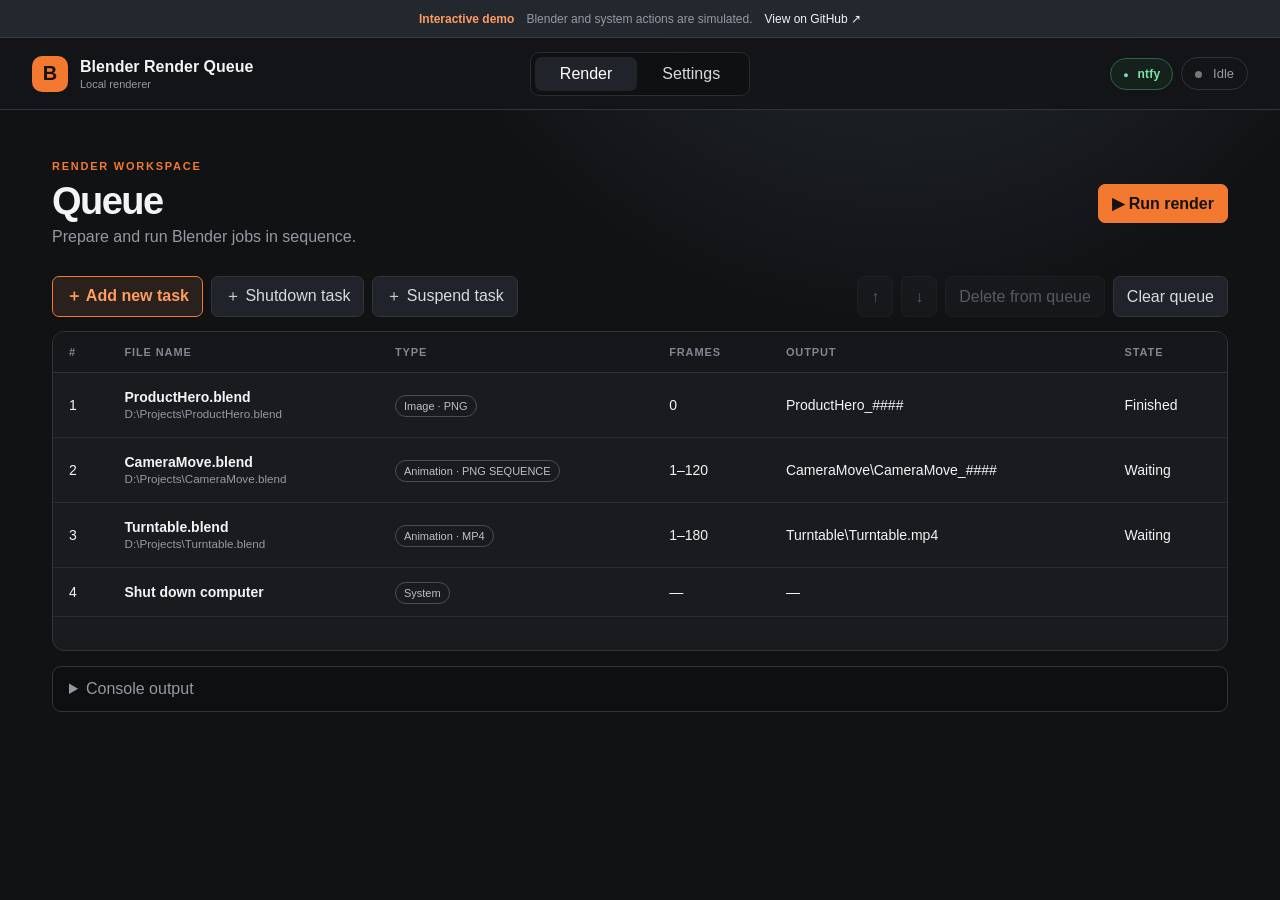
==== docs/index.html @ a3fa779d "Rename project and add Unlicense" ====
<!doctype html>
<html lang="en">
<head>
  <meta charset="utf-8">
  <meta name="viewport" content="width=device-width, initial-scale=1">
  <title>Blender Render Queue — Interactive Demo</title>
  <meta name="description" content="A lightweight local render queue for Blender on Windows.">
  <meta property="og:title" content="Blender Render Queue">
  <meta property="og:description" content="A lightweight local browser interface for Blender render automation.">
  <meta property="og:image" content="https://rbaszak.github.io/BlenderCMD-Render-GUI/screenshot.png">
  <link rel="icon" href="./icon.png">
  <link rel="stylesheet" href="./styles.css">
  <link rel="stylesheet" href="./ntfy.css">
  <link rel="stylesheet" href="./demo.css">
</head>
<body>
  <div class="demo-banner"><strong>Interactive demo</strong><span>Blender and system actions are simulated.</span><a href="https://github.com/rbaszak/BlenderCMD-Render-GUI">View on GitHub ↗</a></div>
  <header class="topbar">
    <div class="brand"><span class="brand-mark">B</span><div><strong>Blender Render Queue</strong><small>Local renderer</small></div></div>
    <nav><button class="tab active" data-page="render">Render</button><button class="tab" data-page="settings">Settings</button></nav>
    <div class="status-group">
      <div id="ntfyBadge" class="ntfy-status disabled" title="ntfy notifications disabled"><span>●</span> ntfy</div>
      <div id="statusBadge" class="status idle"><span></span> Idle</div>
    </div>
  </header>

  <main>
    <section id="renderPage" class="page active">
      <div class="hero-row"><div><p class="eyebrow">RENDER WORKSPACE</p><h1>Queue</h1><p class="subtle">Prepare and run Blender jobs in sequence.</p></div><button id="runBtn" class="primary">▶ Run render</button><button id="cancelBtn" class="danger hidden">■ Cancel</button></div>
      <div class="progress-card hidden" id="progressCard"><div><strong id="currentTask">Starting…</strong><span id="progressText">0%</span></div><div class="track"><div id="progressBar"></div></div><small id="etaText">Estimating remaining time…</small></div>
      <div class="toolbar"><button id="addBtn" class="primary secondary">＋ Add new task</button><button id="shutdownBtn">＋ Shutdown task</button><button id="suspendBtn">＋ Suspend task</button><span></span><button id="upBtn" disabled>↑</button><button id="downBtn" disabled>↓</button><button id="deleteBtn" disabled>Delete from queue</button><button id="clearBtn" disabled>Clear queue</button></div>
      <div class="table-wrap"><table><thead><tr><th>#</th><th>File name</th><th>Type</th><th>Frames</th><th>Output</th><th>State</th></tr></thead><tbody id="queueBody"></tbody></table><div id="emptyState" class="empty"><div>◇</div><h2>Your queue is empty</h2><p>Add a Blender file to prepare the first render.</p><button id="emptyAddBtn" class="primary secondary">＋ Add new task</button></div></div>
      <details class="console"><summary>Console output</summary><pre id="consoleLog">No render output yet.</pre></details>
    </section>

    <section id="settingsPage" class="page">
      <p class="eyebrow">APPLICATION</p><h1>Settings</h1><p class="subtle">Paths are stored locally next to the application.</p>
      <form id="settingsForm" class="settings-card">
        <label>Blender executable <small>The blender.exe used to execute jobs.</small><div class="path-row"><input id="blenderPath" required><button type="button" data-browse="exe">Browse</button></div></label>
        <label>Image output directory <small>Destination for still image renders.</small><div class="path-row"><input id="imageOutputPath" required><button type="button" data-browse="folder">Browse</button></div></label>
        <label>Animation output directory <small>Destination for animation frame sequences.</small><div class="path-row"><input id="animationOutputPath" required><button type="button" data-browse="folder">Browse</button></div></label>
        <label>Image custom arguments <small>Optional Blender arguments inserted before <code>-f</code>, e.g. <code>-E BLENDER_EEVEE_NEXT</code>.</small><input id="imageCustomArguments" placeholder="Optional"></label>
        <label>Animation custom arguments <small>Optional Blender arguments inserted before <code>-s ... -e ... -a</code>.</small><input id="animationCustomArguments" placeholder="Optional"></label>
        <div class="form-actions"><span id="saveNotice"></span><button class="primary" type="submit">Save settings</button></div>
      </form>
    </section>
  </main>

  <dialog id="taskDialog"><form id="taskForm"><div class="dialog-head"><div><p class="eyebrow">NEW RENDER</p><h2>Add task</h2></div><button type="button" class="icon-btn" id="closeDialog">×</button></div>
    <label>Blender file<input id="taskFile" readonly></label>
    <div class="grid-2"><label>Render type<select id="taskType"><option value="image">Image</option><option value="animation">Animation</option></select></label><label>Output format<select id="outputFormat"><option value="JPEG">JPEG</option><option value="PNG" selected>PNG</option><option value="EXR">EXR</option></select></label></div>
    <div class="grid-2"><label>Start frame<input id="frameStart" type="number" value="0" required></label><label id="endFrameLabel" class="hidden">End frame<input id="frameEnd" type="number" value="250" required></label></div>
    <label>Output file name<input id="outputName" required><small>Use # characters as frame-number placeholders.</small></label>
    <div class="dialog-actions"><button type="button" id="cancelDialog">Cancel</button><button class="primary" type="submit">Add to queue</button></div>
  </form></dialog>
  <dialog id="existingFramesDialog"><form method="dialog"><div class="dialog-head"><div><p class="eyebrow">EXISTING FRAMES</p><h2>Animation frames already exist</h2></div></div>
    <p class="subtle" id="existingFramesSummary"></p>
    <p>Do you want to keep existing PNG files and render only missing frames, or overwrite the complete animation range?</p>
    <div class="dialog-actions"><button value="cancel">Cancel</button><button id="overwriteFramesBtn" value="overwrite">Overwrite</button><button id="skipFramesBtn" class="primary" value="skip">Skip existing frames</button></div>
  </form></dialog>
  <div id="toast" role="status"></div>
  <script src="./demo-api.js"></script>
  <script src="./app.js"></script>
</body>
</html>
---- docs/styles.css ----
:root{color-scheme:dark;--bg:#111214;--panel:#191b1f;--panel2:#202329;--line:#30343b;--text:#f3f4f6;--muted:#949aa4;--orange:#f37931;--orange2:#d95e18;--green:#55c98b;--red:#e15b64;font-family:Inter,"Segoe UI",sans-serif}*{box-sizing:border-box}body{margin:0;background:radial-gradient(circle at 70% -20%,#29303a 0,transparent 36%),var(--bg);color:var(--text);min-height:100vh}.topbar{height:72px;border-bottom:1px solid var(--line);display:grid;grid-template-columns:1fr auto 1fr;align-items:center;padding:0 32px;background:#141518ee;position:sticky;top:0;z-index:5;backdrop-filter:blur(14px)}.brand{display:flex;align-items:center;gap:12px}.brand-mark{display:grid;place-items:center;width:36px;height:36px;background:var(--orange);border-radius:10px;color:#17120f;font-weight:900;font-size:20px}.brand div{display:flex;flex-direction:column}.brand small{color:var(--muted);font-size:11px;margin-top:2px}.topbar nav{display:flex;background:#0f1012;padding:4px;border-radius:9px;border:1px solid #292c31}.tab{border:0;background:transparent;padding:8px 25px}.tab.active{background:var(--panel2);color:#fff}.status{justify-self:end;border:1px solid var(--line);border-radius:99px;padding:8px 13px;color:var(--muted);font-size:13px}.status span{display:inline-block;width:7px;height:7px;border-radius:50%;background:#777;margin-right:7px}.status.active span{background:var(--orange);box-shadow:0 0 10px var(--orange)}.status.finished span{background:var(--green)}.status.failed span,.status.cancelled span{background:var(--red)}main{max-width:1240px;margin:0 auto;padding:50px 32px}.page{display:none}.page.active{display:block}.hero-row{display:flex;align-items:center;margin-bottom:30px}.hero-row>div:first-child{margin-right:auto}.eyebrow{color:var(--orange);font-weight:800;font-size:11px;letter-spacing:.16em;margin:0 0 8px}h1{font-size:38px;margin:0 0 5px;letter-spacing:-.04em}h2{margin:0}.subtle{color:var(--muted);margin:0}.primary{background:var(--orange);color:#17120f;border-color:var(--orange);font-weight:750}.primary:hover{background:#ff8b46}.secondary{background:#2b211c;color:#ff9b61}.danger{border-color:#77343a;color:#ff8e96;margin-left:10px}button,input,select{font:inherit}button{background:var(--panel2);color:#d7dae0;border:1px solid var(--line);border-radius:7px;padding:9px 13px;cursor:pointer}button:hover:not(:disabled){border-color:#626872}button:disabled{opacity:.35;cursor:default}.toolbar{display:grid;grid-template-columns:auto auto auto 1fr auto auto auto;gap:8px;margin-bottom:14px}.table-wrap{background:var(--panel);border:1px solid var(--line);border-radius:12px;overflow:hidden;min-height:320px}table{width:100%;border-collapse:collapse}th{text-align:left;color:#818792;font-size:11px;text-transform:uppercase;letter-spacing:.08em;padding:14px 16px;background:#15171a;border-bottom:1px solid var(--line)}td{padding:16px;border-bottom:1px solid #292c31;font-size:14px}tbody tr{cursor:pointer}tbody tr:hover{background:#1d2024}tbody tr.selected{background:#2a211d;box-shadow:inset 3px 0 var(--orange)}.type-pill{font-size:11px;padding:4px 8px;border:1px solid #484e57;border-radius:99px;color:#bcc1c9}.empty{text-align:center;padding:67px 20px}.empty>div{color:var(--orange);font-size:40px}.empty h2{margin:10px}.empty p{color:var(--muted);margin:0 0 22px}.console{margin-top:15px;background:#0e0f11;border:1px solid var(--line);border-radius:9px;padding:13px 16px;color:var(--muted)}.console pre{white-space:pre-wrap;max-height:260px;overflow:auto;color:#b7bdc6;font:12px/1.55 Consolas,monospace}.settings-card{background:var(--panel);border:1px solid var(--line);border-radius:12px;padding:28px;max-width:850px;margin-top:30px}.settings-card>label,dialog label{display:block;font-weight:650;margin-bottom:24px}.settings-card label small,dialog label small{display:block;color:var(--muted);font-weight:400;margin:5px 0 10px}.path-row{display:flex;gap:8px}.path-row input{flex:1}input,select{width:100%;background:#101214;border:1px solid #363a41;color:var(--text);border-radius:7px;padding:10px 12px;outline:none}input:focus,select:focus{border-color:var(--orange)}.form-actions,.dialog-actions{display:flex;justify-content:flex-end;align-items:center;gap:10px}.form-actions span{color:var(--green);margin-right:auto;font-size:13px}dialog{width:min(600px,calc(100% - 32px));background:var(--panel);color:var(--text);border:1px solid #424751;border-radius:14px;padding:0;box-shadow:0 30px 90px #000b}dialog::backdrop{background:#07080ac9;backdrop-filter:blur(3px)}dialog form{padding:27px}.dialog-head{display:flex;justify-content:space-between;align-items:start;margin-bottom:28px}.icon-btn{border:0;background:transparent;font-size:28px;padding:0 8px}.grid-2{display:grid;grid-template-columns:1fr 1fr;gap:14px}.progress-card{background:#191e22;border:1px solid #394148;border-radius:10px;padding:16px 18px;margin-bottom:20px}.progress-card>div:first-child{display:flex;justify-content:space-between}.track{height:6px;background:#30353b;border-radius:5px;margin:12px 0 8px;overflow:hidden}.track div{height:100%;width:0;background:var(--orange);transition:width .3s}.progress-card small{color:var(--muted)}.hidden{display:none!important}#toast{position:fixed;right:25px;bottom:25px;background:#252930;border:1px solid #454b54;padding:12px 17px;border-radius:8px;opacity:0;transform:translateY(10px);transition:.2s;pointer-events:none}#toast.show{opacity:1;transform:none}@media(max-width:760px){.topbar{padding:0 14px;grid-template-columns:1fr auto}.topbar nav{order:3;position:fixed;bottom:12px;left:50%;transform:translateX(-50%);z-index:9}.status{display:none}main{padding:30px 15px}.toolbar{display:flex;flex-wrap:wrap}.toolbar span{display:none}.table-wrap{overflow:auto}table{min-width:760px}.hero-row{align-items:end}.brand small{display:none}}
---- docs/ntfy.css ----
.status-group {
  justify-self: end;
  display: flex;
  align-items: center;
  gap: 8px;
}

.status-group .status {
  justify-self: auto;
}

.ntfy-status {
  border: 1px solid;
  border-radius: 999px;
  padding: 8px 12px;
  font-size: 12px;
  font-weight: 700;
  letter-spacing: .02em;
  transition: color .2s, border-color .2s, background .2s;
}

.ntfy-status span {
  margin-right: 5px;
  font-size: 9px;
}

.ntfy-status.enabled {
  color: #7ce4aa;
  border-color: #286645;
  background: #17352466;
}

.ntfy-status.disabled {
  color: #ff8e96;
  border-color: #71333a;
  background: #3a1d2166;
}

.toolbar {
  grid-template-columns: auto auto auto 1fr auto auto auto auto;
}

@media (max-width: 760px) {
  .status-group { display: none; }
}
---- docs/demo.css ----
.demo-banner {
  min-height: 38px;
  display: flex;
  align-items: center;
  justify-content: center;
  gap: 12px;
  padding: 7px 18px;
  color: #d9dde4;
  background: #23272e;
  border-bottom: 1px solid #363c45;
  font-size: 12px;
}

.demo-banner strong { color: #ff9b61; }
.demo-banner span { color: #949aa4; }
.demo-banner a { color: #f3f4f6; text-decoration: none; }
.demo-banner a:hover { text-decoration: underline; }

@media (max-width: 620px) {
  .demo-banner span { display: none; }
}
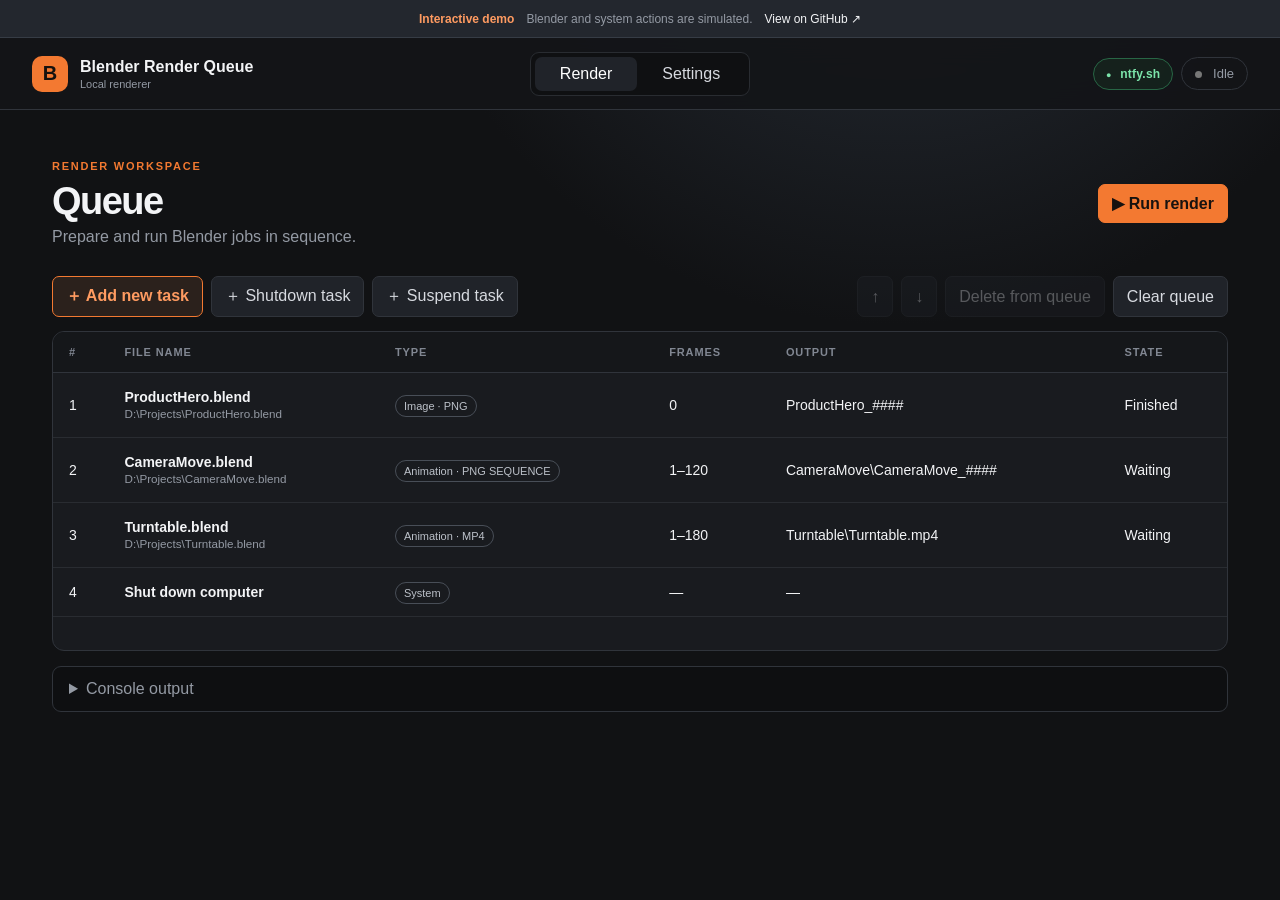
==== commit 0341e154: "Update repository links and ntfy.sh label" ====
--- a/docs/index.html
+++ b/docs/index.html
@@ -7,19 +7,19 @@
   <meta name="description" content="A lightweight local render queue for Blender on Windows.">
   <meta property="og:title" content="Blender Render Queue">
   <meta property="og:description" content="A lightweight local browser interface for Blender render automation.">
-  <meta property="og:image" content="https://rbaszak.github.io/BlenderCMD-Render-GUI/screenshot.png">
+  <meta property="og:image" content="https://rbaszak.github.io/blendercmd-gui/screenshot.png">
   <link rel="icon" href="./icon.png">
   <link rel="stylesheet" href="./styles.css">
   <link rel="stylesheet" href="./ntfy.css">
   <link rel="stylesheet" href="./demo.css">
 </head>
 <body>
-  <div class="demo-banner"><strong>Interactive demo</strong><span>Blender and system actions are simulated.</span><a href="https://github.com/rbaszak/BlenderCMD-Render-GUI">View on GitHub ↗</a></div>
+  <div class="demo-banner"><strong>Interactive demo</strong><span>Blender and system actions are simulated.</span><a href="https://github.com/rbaszak/blendercmd-gui">View on GitHub ↗</a></div>
   <header class="topbar">
     <div class="brand"><span class="brand-mark">B</span><div><strong>Blender Render Queue</strong><small>Local renderer</small></div></div>
     <nav><button class="tab active" data-page="render">Render</button><button class="tab" data-page="settings">Settings</button></nav>
     <div class="status-group">
-      <div id="ntfyBadge" class="ntfy-status disabled" title="ntfy notifications disabled"><span>●</span> ntfy</div>
+      <div id="ntfyBadge" class="ntfy-status disabled" title="ntfy.sh notifications disabled"><span>●</span> ntfy.sh</div>
       <div id="statusBadge" class="status idle"><span></span> Idle</div>
     </div>
   </header>
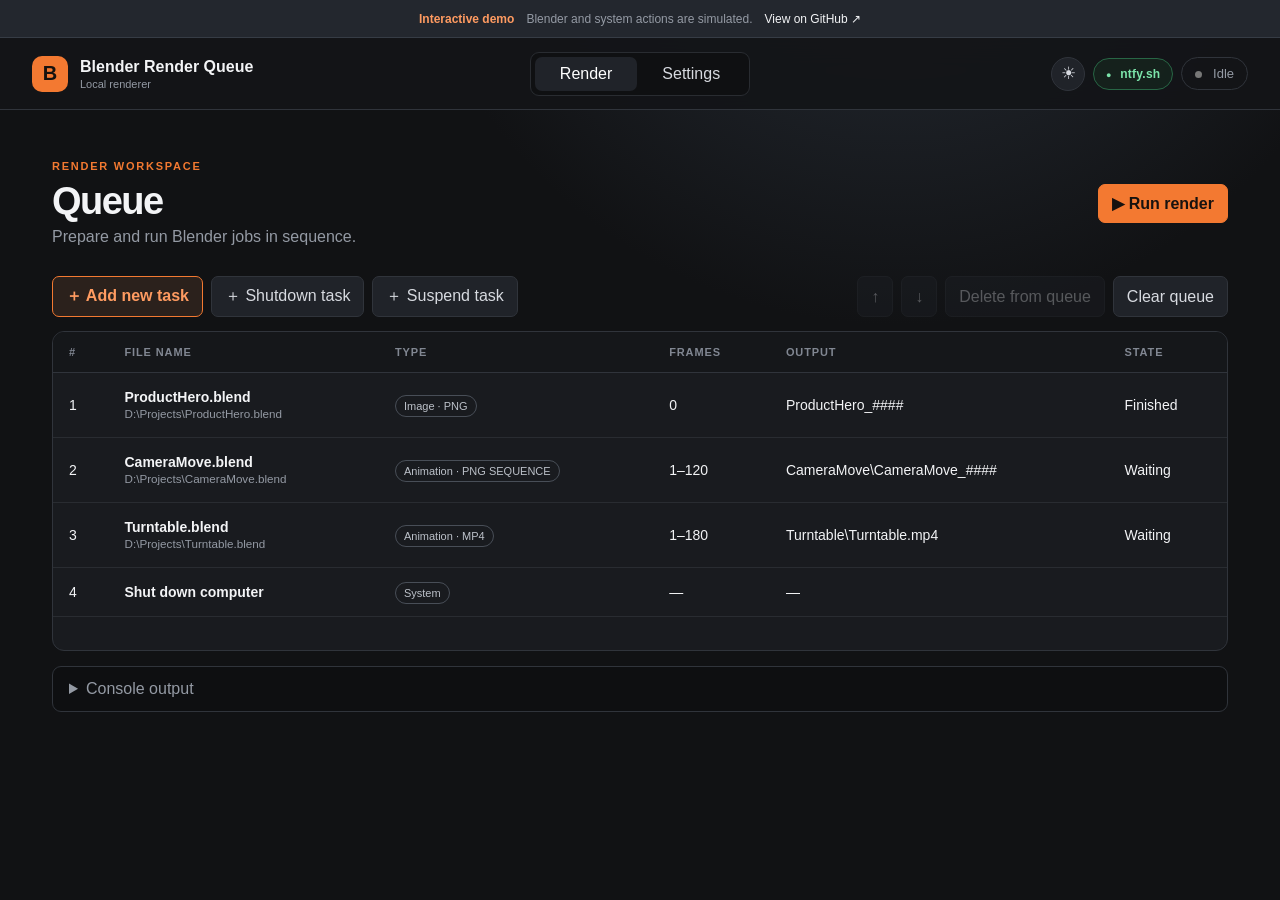
==== commit 93dbfd5d: "Prepare version 0.1.0 release" ====
--- a/docs/index.html
+++ b/docs/index.html
@@ -7,10 +7,12 @@
   <meta name="description" content="A lightweight local render queue for Blender on Windows.">
   <meta property="og:title" content="Blender Render Queue">
   <meta property="og:description" content="A lightweight local browser interface for Blender render automation.">
-  <meta property="og:image" content="https://rbaszak.github.io/blendercmd-gui/screenshot.png">
-  <link rel="icon" href="./icon.png">
+  <meta property="og:image" content="https://rbaszak.github.io/blendercmd-gui/static/screenshot.png">
+  <link rel="icon" href="./static/icon.png">
+  <script>try{document.documentElement.dataset.theme=localStorage.getItem("brq-theme")==="light"?"light":"dark"}catch(e){document.documentElement.dataset.theme="dark"}</script>
   <link rel="stylesheet" href="./styles.css">
   <link rel="stylesheet" href="./ntfy.css">
+  <link rel="stylesheet" href="./theme.css">
   <link rel="stylesheet" href="./demo.css">
 </head>
 <body>
@@ -19,6 +21,7 @@
     <div class="brand"><span class="brand-mark">B</span><div><strong>Blender Render Queue</strong><small>Local renderer</small></div></div>
     <nav><button class="tab active" data-page="render">Render</button><button class="tab" data-page="settings">Settings</button></nav>
     <div class="status-group">
+      <button id="themeToggle" class="theme-toggle" type="button" aria-label="Switch to light mode" title="Switch to light mode">☀</button>
       <div id="ntfyBadge" class="ntfy-status disabled" title="ntfy.sh notifications disabled"><span>●</span> ntfy.sh</div>
       <div id="statusBadge" class="status idle"><span></span> Idle</div>
     </div>
--- a/docs/theme.css
+++ b/docs/theme.css
@@ -0,0 +1,52 @@
+.theme-toggle {
+  width: 34px;
+  height: 34px;
+  display: grid;
+  place-items: center;
+  padding: 0;
+  border-radius: 50%;
+  font-size: 17px;
+}
+
+html[data-theme="light"] {
+  color-scheme: light;
+  --bg: #f4f6f8;
+  --panel: #ffffff;
+  --panel2: #edf0f4;
+  --line: #d9dee5;
+  --text: #17191d;
+  --muted: #69717d;
+  --green: #16814d;
+  --red: #c53d49;
+}
+
+html[data-theme="light"] body {
+  background: radial-gradient(circle at 70% -20%, #dfe8f2 0, transparent 36%), var(--bg);
+}
+
+html[data-theme="light"] .topbar { background: #ffffffeb; }
+html[data-theme="light"] .topbar nav { background: #edf0f4; border-color: #d8dde4; }
+html[data-theme="light"] .tab.active { background: #ffffff; color: #17191d; box-shadow: 0 1px 4px #1c253014; }
+html[data-theme="light"] button { background: #f7f8fa; color: #303641; }
+html[data-theme="light"] button:hover:not(:disabled) { border-color: #9ca5b1; }
+html[data-theme="light"] .primary { background: var(--orange); color: #21150e; }
+html[data-theme="light"] .secondary { background: #fff1e8; color: #b84b0d; }
+html[data-theme="light"] .danger { color: #b52c38; border-color: #e1a5aa; }
+html[data-theme="light"] th { background: #f5f7f9; }
+html[data-theme="light"] td { border-bottom-color: #e4e8ed; }
+html[data-theme="light"] tbody tr:hover { background: #f5f7f9; }
+html[data-theme="light"] tbody tr.selected { background: #fff2e9; }
+html[data-theme="light"] .type-pill { border-color: #c8ced6; color: #555e69; }
+html[data-theme="light"] .console { background: #ffffff; }
+html[data-theme="light"] .console pre { color: #414955; }
+html[data-theme="light"] input,
+html[data-theme="light"] select { background: #ffffff; border-color: #cfd5dd; color: #17191d; }
+html[data-theme="light"] dialog { background: #ffffff; box-shadow: 0 30px 90px #29323d33; }
+html[data-theme="light"] dialog::backdrop { background: #4c566477; }
+html[data-theme="light"] .progress-card { background: #ffffff; border-color: #d7dde5; }
+html[data-theme="light"] .track { background: #e3e7ec; }
+html[data-theme="light"] #toast { background: #ffffff; border-color: #cfd5dd; box-shadow: 0 8px 28px #29323d22; }
+html[data-theme="light"] .ntfy-status.enabled { color: #116d40; border-color: #79bd98; background: #e8f7ef; }
+html[data-theme="light"] .ntfy-status.disabled { color: #b42d39; border-color: #dda0a6; background: #fff0f1; }
+html[data-theme="light"] .demo-banner { color: #3c434d; background: #e9edf2; border-color: #d3d9e1; }
+html[data-theme="light"] .demo-banner a { color: #20252c; }
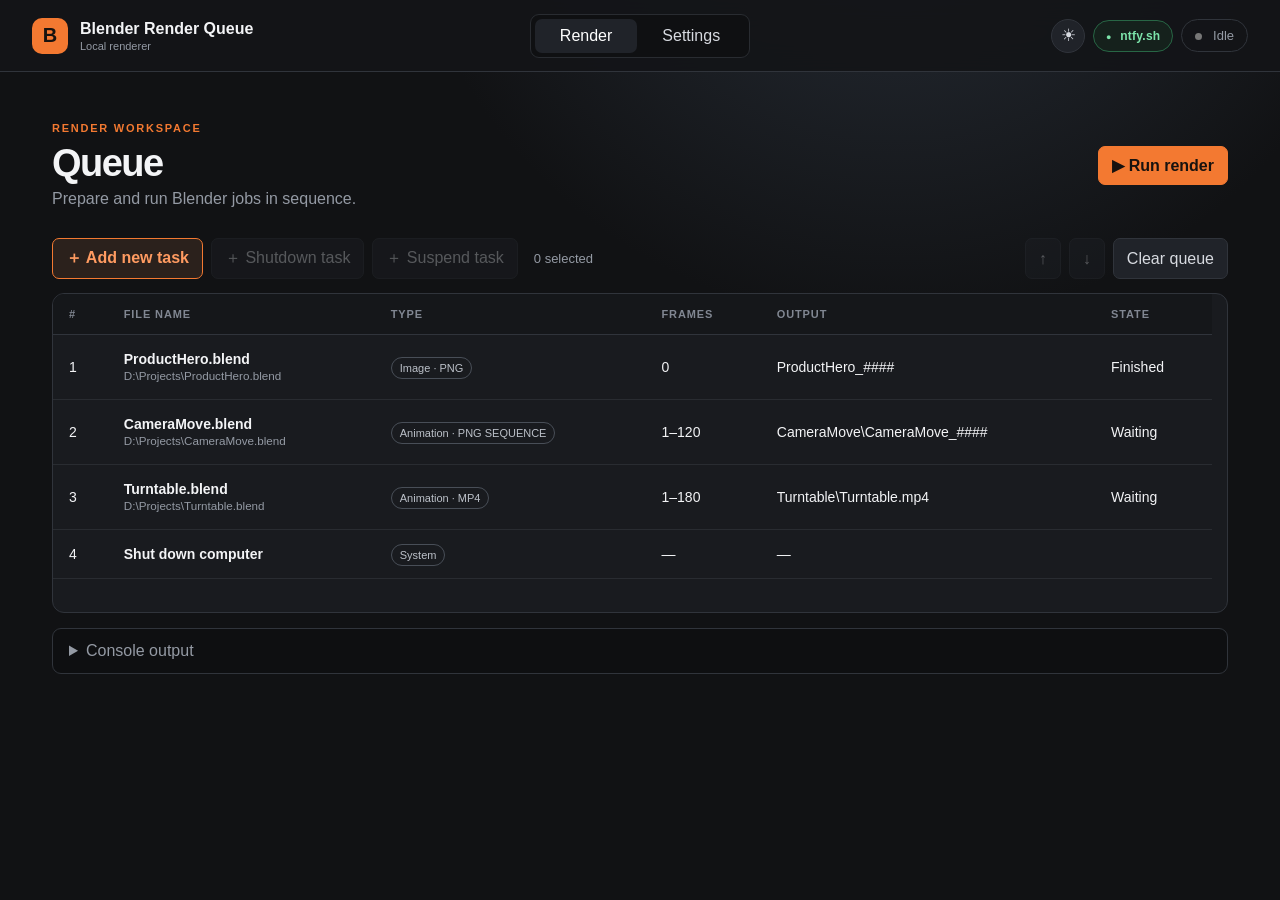
==== commit 6a7766ae: "Add advanced queue controls and preflight checks" ====
--- a/docs/index.html
+++ b/docs/index.html
@@ -3,20 +3,14 @@
 <head>
   <meta charset="utf-8">
   <meta name="viewport" content="width=device-width, initial-scale=1">
-  <title>Blender Render Queue — Interactive Demo</title>
+  <title>Blender Render Queue</title>
   <meta name="description" content="A lightweight local render queue for Blender on Windows.">
-  <meta property="og:title" content="Blender Render Queue">
-  <meta property="og:description" content="A lightweight local browser interface for Blender render automation.">
-  <meta property="og:image" content="https://rbaszak.github.io/blendercmd-gui/static/screenshot.png">
-  <link rel="icon" href="./static/icon.png">
   <script>try{document.documentElement.dataset.theme=localStorage.getItem("brq-theme")==="light"?"light":"dark"}catch(e){document.documentElement.dataset.theme="dark"}</script>
-  <link rel="stylesheet" href="./styles.css">
-  <link rel="stylesheet" href="./ntfy.css">
-  <link rel="stylesheet" href="./theme.css">
-  <link rel="stylesheet" href="./demo.css">
+  <link rel="stylesheet" href="styles.css">
+  <link rel="stylesheet" href="ntfy.css">
+  <link rel="stylesheet" href="theme.css">
 </head>
 <body>
-  <div class="demo-banner"><strong>Interactive demo</strong><span>Blender and system actions are simulated.</span><a href="https://github.com/rbaszak/blendercmd-gui">View on GitHub ↗</a></div>
   <header class="topbar">
     <div class="brand"><span class="brand-mark">B</span><div><strong>Blender Render Queue</strong><small>Local renderer</small></div></div>
     <nav><button class="tab active" data-page="render">Render</button><button class="tab" data-page="settings">Settings</button></nav>
@@ -31,9 +25,9 @@
     <section id="renderPage" class="page active">
       <div class="hero-row"><div><p class="eyebrow">RENDER WORKSPACE</p><h1>Queue</h1><p class="subtle">Prepare and run Blender jobs in sequence.</p></div><button id="runBtn" class="primary">▶ Run render</button><button id="cancelBtn" class="danger hidden">■ Cancel</button></div>
       <div class="progress-card hidden" id="progressCard"><div><strong id="currentTask">Starting…</strong><span id="progressText">0%</span></div><div class="track"><div id="progressBar"></div></div><small id="etaText">Estimating remaining time…</small></div>
-      <div class="toolbar"><button id="addBtn" class="primary secondary">＋ Add new task</button><button id="shutdownBtn">＋ Shutdown task</button><button id="suspendBtn">＋ Suspend task</button><span></span><button id="upBtn" disabled>↑</button><button id="downBtn" disabled>↓</button><button id="deleteBtn" disabled>Delete from queue</button><button id="clearBtn" disabled>Clear queue</button></div>
+      <div class="toolbar"><button id="addBtn" class="primary secondary">＋ Add new task</button><button id="shutdownBtn">＋ Shutdown task</button><button id="suspendBtn">＋ Suspend task</button><span id="selectionCount" class="selection-count">0 selected</span><button id="upBtn" disabled>↑</button><button id="downBtn" disabled>↓</button><button id="clearBtn" disabled>Clear queue</button></div>
       <div class="table-wrap"><table><thead><tr><th>#</th><th>File name</th><th>Type</th><th>Frames</th><th>Output</th><th>State</th></tr></thead><tbody id="queueBody"></tbody></table><div id="emptyState" class="empty"><div>◇</div><h2>Your queue is empty</h2><p>Add a Blender file to prepare the first render.</p><button id="emptyAddBtn" class="primary secondary">＋ Add new task</button></div></div>
-      <details class="console"><summary>Console output</summary><pre id="consoleLog">No render output yet.</pre></details>
+      <details id="consoleDetails" class="console"><summary>Console output</summary><pre id="consoleLog">No render output yet.</pre></details>
     </section>
 
     <section id="settingsPage" class="page">
@@ -49,20 +43,47 @@
     </section>
   </main>
 
-  <dialog id="taskDialog"><form id="taskForm"><div class="dialog-head"><div><p class="eyebrow">NEW RENDER</p><h2>Add task</h2></div><button type="button" class="icon-btn" id="closeDialog">×</button></div>
-    <label>Blender file<input id="taskFile" readonly></label>
+  <dialog id="taskDialog"><form id="taskForm"><div class="dialog-head"><div><p class="eyebrow" id="taskDialogEyebrow">NEW RENDER</p><h2 id="taskDialogTitle">Add task</h2></div><button type="button" class="icon-btn" id="closeDialog">×</button></div>
+    <label>Blender file<div class="path-row"><input id="taskFile" readonly><button type="button" id="taskBrowseBtn">Browse</button></div></label>
     <div class="grid-2"><label>Render type<select id="taskType"><option value="image">Image</option><option value="animation">Animation</option></select></label><label>Output format<select id="outputFormat"><option value="JPEG">JPEG</option><option value="PNG" selected>PNG</option><option value="EXR">EXR</option></select></label></div>
     <div class="grid-2"><label>Start frame<input id="frameStart" type="number" value="0" required></label><label id="endFrameLabel" class="hidden">End frame<input id="frameEnd" type="number" value="250" required></label></div>
     <label>Output file name<input id="outputName" required><small>Use # characters as frame-number placeholders.</small></label>
-    <div class="dialog-actions"><button type="button" id="cancelDialog">Cancel</button><button class="primary" type="submit">Add to queue</button></div>
+    <div class="dialog-actions"><button type="button" id="cancelDialog">Cancel</button><button class="primary" id="taskSubmitBtn" type="submit">Add to queue</button></div>
+  </form></dialog>
+  <dialog id="commandDialog"><form id="commandForm"><div class="dialog-head"><div><p class="eyebrow">ADVANCED</p><h2>Modify command</h2></div><button type="button" class="icon-btn" data-close-dialog="commandDialog">×</button></div>
+    <label>Complete Blender command<small>The command is executed directly without a shell. Edit arguments carefully.</small><textarea id="commandText" rows="9" spellcheck="false" required></textarea></label>
+    <div class="dialog-actions"><button type="button" data-close-dialog="commandDialog">Cancel</button><button type="button" id="resetCommandBtn">Reset generated command</button><button class="primary" type="submit">Save command</button></div>
+  </form></dialog>
+  <dialog id="preflightDialog"><form method="dialog"><div class="dialog-head"><div><p class="eyebrow">PREFLIGHT</p><h2 id="preflightTitle">Queue check</h2></div></div>
+    <div id="preflightContent"></div>
+    <div class="dialog-actions"><button value="cancel">Cancel</button><button id="continueRenderBtn" class="primary" value="continue">Continue render</button></div>
+  </form></dialog>
+  <dialog id="deleteDialog"><form method="dialog"><div class="dialog-head"><div><p class="eyebrow">CONFIRM</p><h2>Delete selected tasks?</h2></div></div>
+    <p class="subtle" id="deleteSummary"></p><div class="dialog-actions"><button value="cancel">Cancel</button><button class="danger" value="delete">Delete</button></div>
   </form></dialog>
   <dialog id="existingFramesDialog"><form method="dialog"><div class="dialog-head"><div><p class="eyebrow">EXISTING FRAMES</p><h2>Animation frames already exist</h2></div></div>
     <p class="subtle" id="existingFramesSummary"></p>
     <p>Do you want to keep existing PNG files and render only missing frames, or overwrite the complete animation range?</p>
     <div class="dialog-actions"><button value="cancel">Cancel</button><button id="overwriteFramesBtn" value="overwrite">Overwrite</button><button id="skipFramesBtn" class="primary" value="skip">Skip existing frames</button></div>
   </form></dialog>
+  <dialog id="setupDialog"><form method="dialog"><div class="dialog-head"><div><p class="eyebrow">WELCOME</p><h2>Complete the initial setup</h2></div></div>
+    <p class="subtle">Blender and output paths are not configured yet. Set them before adding and running your first render.</p>
+    <div class="dialog-actions"><button value="cancel">Not now</button><button id="openSettingsBtn" value="settings">Open Settings</button><button id="useSystemDefaultsBtn" class="primary" type="button">Use system defaults</button></div>
+  </form></dialog>
+  <dialog id="blenderNotFoundDialog"><form method="dialog"><div class="dialog-head"><div><p class="eyebrow">BLENDER NOT FOUND</p><h2>Select Blender manually</h2></div></div>
+    <p class="subtle">The application could not detect a system Blender installation. Output directories were filled in, but you still need to select the Blender executable.</p>
+    <div class="dialog-actions"><button class="primary" value="ok">OK</button></div>
+  </form></dialog>
+  <div id="contextMenu" class="context-menu hidden" role="menu">
+    <button type="button" data-context-action="edit">Edit task</button>
+    <button type="button" data-context-action="command">Modify command</button>
+    <button type="button" data-context-action="duplicate">Duplicate task</button>
+    <button type="button" data-context-action="open-output">Open output folder</button>
+    <span class="context-separator"></span>
+    <button type="button" class="context-danger" data-context-action="delete">Delete from queue</button>
+  </div>
   <div id="toast" role="status"></div>
-  <script src="./demo-api.js"></script>
-  <script src="./app.js"></script>
+  <script src="demo-api.js"></script>
+  <script src="app.js"></script>
 </body>
 </html>
--- a/docs/theme.css
+++ b/docs/theme.css
@@ -8,9 +8,75 @@
   font-size: 17px;
 }
 
+.missing-file {
+  display: inline-grid;
+  place-items: center;
+  width: 17px;
+  height: 17px;
+  margin-right: 5px;
+  border-radius: 50%;
+  background: var(--red);
+  color: #fff;
+  font-size: 12px;
+  font-weight: 900;
+  line-height: 1;
+  vertical-align: 1px;
+}
+
+.missing-file:hover { filter: brightness(1.12); }
+
+.toolbar { grid-template-columns: auto auto auto 1fr auto auto auto; }
+.selection-count { align-self: center; color: var(--muted); font-size: 13px; padding-left: 8px; }
+textarea { width: 100%; resize: vertical; min-height: 150px; background: #101214; border: 1px solid #363a41; color: var(--text); border-radius: 7px; padding: 11px 12px; outline: none; font: 12px/1.55 Consolas, monospace; }
+textarea:focus { border-color: var(--orange); }
+.context-menu { position: fixed; z-index: 50; min-width: 210px; padding: 6px; border: 1px solid var(--line); border-radius: 9px; background: var(--panel2); box-shadow: 0 16px 45px #0008; }
+.context-menu button { display: block; width: 100%; border: 0; background: transparent; text-align: left; padding: 9px 11px; }
+.context-menu button:hover:not(:disabled) { background: #ffffff0d; }
+.context-menu .context-danger { color: #ff8e96; }
+.context-separator { display: block; height: 1px; margin: 5px; background: var(--line); }
+.preflight-group { margin: 16px 0; padding: 13px 15px; border: 1px solid var(--line); border-radius: 8px; }
+.preflight-group h3 { margin: 0 0 8px; font-size: 14px; }
+.preflight-group ul { margin: 0; padding-left: 20px; color: var(--muted); }
+.preflight-errors { border-color: #77343a; }
+.preflight-warnings { border-color: #806336; }
+.state-reason { display: inline-block; margin-left: 5px; color: var(--red); cursor: help; }
+.table-wrap {
+  min-height: clamp(220px, calc(100vh - 410px), 320px);
+  max-height: calc(100vh - 410px);
+  overflow: auto;
+  scrollbar-gutter: stable;
+}
+.table-wrap thead th { position: sticky; top: 0; z-index: 2; }
+tbody tr.selected { background: #2a211d; box-shadow: inset 3px 0 var(--orange); }
+tbody tr[draggable="true"] { cursor: grab; }
+tbody tr[draggable="true"]:active { cursor: grabbing; }
+tbody tr.dragging { opacity: .35; }
+tbody tr.drop-before { box-shadow: inset 0 3px var(--orange); }
+tbody tr.drop-after { box-shadow: inset 0 -3px var(--orange); }
+
+#setupDialog .dialog-actions {
+  margin-top: 30px;
+  gap: 12px;
+}
+
+#setupDialog .dialog-actions button:first-child { margin-right: auto; }
+
+@media (max-width: 600px) {
+  .table-wrap { min-height: 220px; max-height: calc(100vh - 330px); }
+  #setupDialog .dialog-actions {
+    flex-direction: column-reverse;
+    align-items: stretch;
+  }
+
+  #setupDialog .dialog-actions button {
+    width: 100%;
+    margin-right: 0;
+  }
+}
+
 html[data-theme="light"] {
   color-scheme: light;
-  --bg: #f4f6f8;
+  --bg: #e4e4e4;
   --panel: #ffffff;
   --panel2: #edf0f4;
   --line: #d9dee5;
@@ -21,7 +87,7 @@
 }
 
 html[data-theme="light"] body {
-  background: radial-gradient(circle at 70% -20%, #dfe8f2 0, transparent 36%), var(--bg);
+  background: radial-gradient(circle at 70% -20%, #d4dbe3 0, transparent 38%), var(--bg);
 }
 
 html[data-theme="light"] .topbar { background: #ffffffeb; }
@@ -40,7 +106,8 @@
 html[data-theme="light"] .console { background: #ffffff; }
 html[data-theme="light"] .console pre { color: #414955; }
 html[data-theme="light"] input,
-html[data-theme="light"] select { background: #ffffff; border-color: #cfd5dd; color: #17191d; }
+html[data-theme="light"] select,
+html[data-theme="light"] textarea { background: #ffffff; border-color: #cfd5dd; color: #17191d; }
 html[data-theme="light"] dialog { background: #ffffff; box-shadow: 0 30px 90px #29323d33; }
 html[data-theme="light"] dialog::backdrop { background: #4c566477; }
 html[data-theme="light"] .progress-card { background: #ffffff; border-color: #d7dde5; }
@@ -50,3 +117,5 @@
 html[data-theme="light"] .ntfy-status.disabled { color: #b42d39; border-color: #dda0a6; background: #fff0f1; }
 html[data-theme="light"] .demo-banner { color: #3c434d; background: #e9edf2; border-color: #d3d9e1; }
 html[data-theme="light"] .demo-banner a { color: #20252c; }
+html[data-theme="light"] .context-menu { background: #ffffff; box-shadow: 0 16px 45px #29323d33; }
+html[data-theme="light"] .context-menu button:hover:not(:disabled) { background: #f0f2f5; }
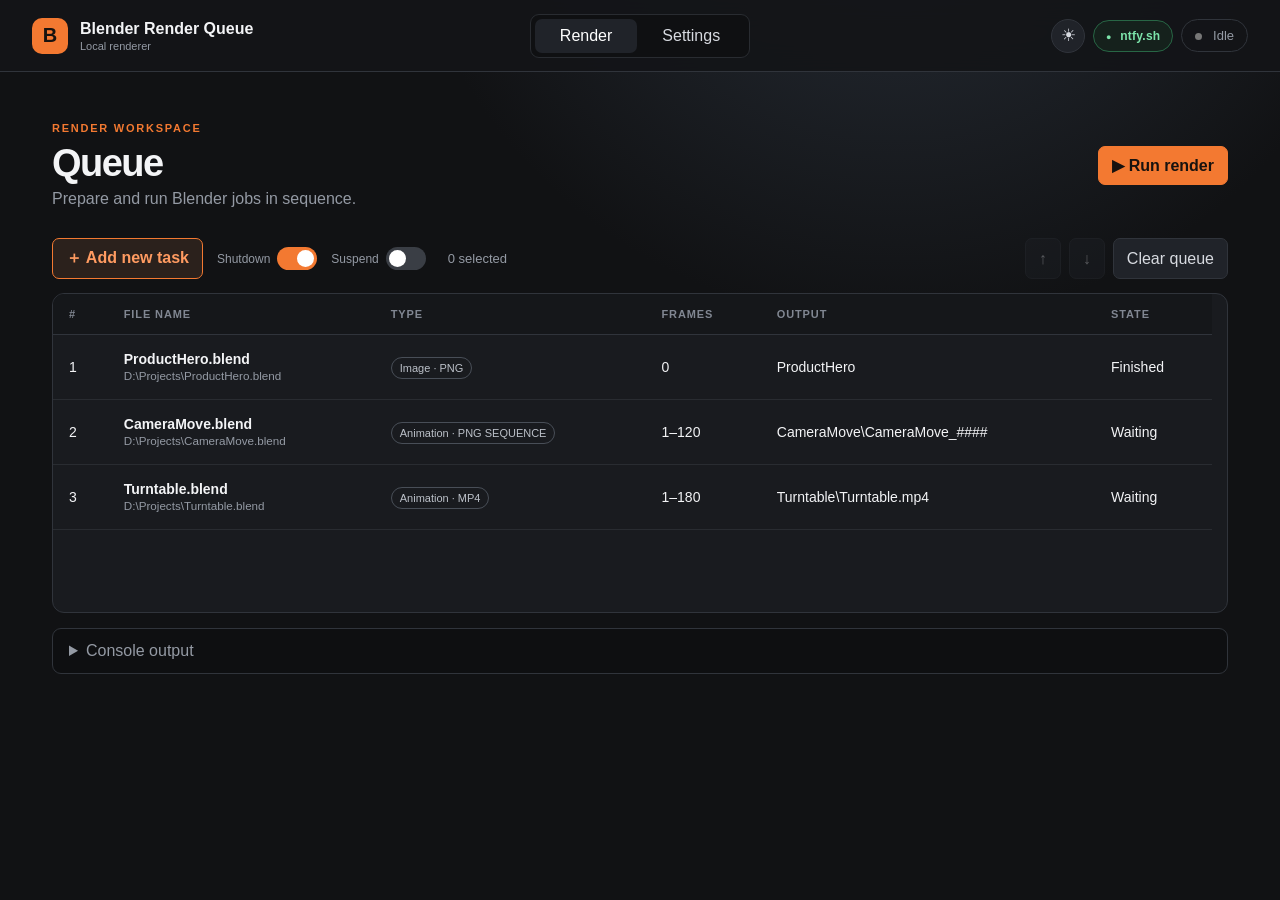
==== commit 4b4a7788: "Release BlenderCMD Render GUI 0.2.0" ====
--- a/docs/index.html
+++ b/docs/index.html
@@ -25,7 +25,7 @@
     <section id="renderPage" class="page active">
       <div class="hero-row"><div><p class="eyebrow">RENDER WORKSPACE</p><h1>Queue</h1><p class="subtle">Prepare and run Blender jobs in sequence.</p></div><button id="runBtn" class="primary">▶ Run render</button><button id="cancelBtn" class="danger hidden">■ Cancel</button></div>
       <div class="progress-card hidden" id="progressCard"><div><strong id="currentTask">Starting…</strong><span id="progressText">0%</span></div><div class="track"><div id="progressBar"></div></div><small id="etaText">Estimating remaining time…</small></div>
-      <div class="toolbar"><button id="addBtn" class="primary secondary">＋ Add new task</button><button id="shutdownBtn">＋ Shutdown task</button><button id="suspendBtn">＋ Suspend task</button><span id="selectionCount" class="selection-count">0 selected</span><button id="upBtn" disabled>↑</button><button id="downBtn" disabled>↓</button><button id="clearBtn" disabled>Clear queue</button></div>
+      <div class="toolbar"><button id="addBtn" class="primary secondary">＋ Add new task</button><div class="power-switches"><label><span>Shutdown</span><button id="shutdownBtn" class="switch-control" type="button" role="switch" aria-checked="false"><span></span></button></label><label><span>Suspend</span><button id="suspendBtn" class="switch-control" type="button" role="switch" aria-checked="false"><span></span></button></label></div><span id="selectionCount" class="selection-count">0 selected</span><button id="upBtn" disabled>↑</button><button id="downBtn" disabled>↓</button><button id="clearBtn" disabled>Clear queue</button></div>
       <div class="table-wrap"><table><thead><tr><th>#</th><th>File name</th><th>Type</th><th>Frames</th><th>Output</th><th>State</th></tr></thead><tbody id="queueBody"></tbody></table><div id="emptyState" class="empty"><div>◇</div><h2>Your queue is empty</h2><p>Add a Blender file to prepare the first render.</p><button id="emptyAddBtn" class="primary secondary">＋ Add new task</button></div></div>
       <details id="consoleDetails" class="console"><summary>Console output</summary><pre id="consoleLog">No render output yet.</pre></details>
     </section>
@@ -40,6 +40,19 @@
         <label>Animation custom arguments <small>Optional Blender arguments inserted before <code>-s ... -e ... -a</code>.</small><input id="animationCustomArguments" placeholder="Optional"></label>
         <div class="form-actions"><span id="saveNotice"></span><button class="primary" type="submit">Save settings</button></div>
       </form>
+      <form id="notificationsForm" class="settings-card">
+        <p class="eyebrow">NTFY.SH</p><h2>Notifications</h2>
+        <p class="subtle">Send a notification after every successfully completed render.</p>
+        <label class="toggle-row"><input id="notificationsEnabled" type="checkbox"><span><strong>Enable notifications</strong><small>Uses your ntfy.sh server and topic.</small></span></label>
+        <label>Server URL <small>For example: <code>https://ntfy.sh</code> or your self-hosted server.</small><input id="notificationsServer" type="url" placeholder="https://ntfy.sh"></label>
+        <label>Topic <small>The topic that receives completed-render notifications.</small><input id="notificationsTopic" placeholder="blender"></label>
+        <div class="form-actions"><span id="notificationsSaveNotice"></span><button class="primary" type="submit">Save notification settings</button></div>
+      </form>
+      <section id="loggingCard" class="settings-card hidden">
+        <p class="eyebrow">DIAGNOSTICS</p><h2>Logging</h2>
+        <p class="subtle">Download the latest application log, including Blender console output and unexpected errors.</p>
+        <div class="logging-actions"><span id="logDownloadNotice"></span><button id="downloadLogBtn" type="button">↓ Download log</button></div>
+      </section>
     </section>
   </main>
 
@@ -48,6 +61,10 @@
     <div class="grid-2"><label>Render type<select id="taskType"><option value="image">Image</option><option value="animation">Animation</option></select></label><label>Output format<select id="outputFormat"><option value="JPEG">JPEG</option><option value="PNG" selected>PNG</option><option value="EXR">EXR</option></select></label></div>
     <div class="grid-2"><label>Start frame<input id="frameStart" type="number" value="0" required></label><label id="endFrameLabel" class="hidden">End frame<input id="frameEnd" type="number" value="250" required></label></div>
     <label>Output file name<input id="outputName" required><small>Use # characters as frame-number placeholders.</small></label>
+    <details id="taskAdvanced" class="advanced-options"><summary>Advanced</summary><div class="grid-2">
+      <label>Resolution percentage<input id="resolutionPercentage" type="number" min="1" max="100" placeholder="Use .blend default"><small>Overrides the percentage from Output Properties.</small></label>
+      <label>Samples<input id="samples" type="number" min="1" max="1000000" placeholder="Use .blend default"><small>Overrides render samples for Cycles or Eevee.</small></label>
+    </div></details>
     <div class="dialog-actions"><button type="button" id="cancelDialog">Cancel</button><button class="primary" id="taskSubmitBtn" type="submit">Add to queue</button></div>
   </form></dialog>
   <dialog id="commandDialog"><form id="commandForm"><div class="dialog-head"><div><p class="eyebrow">ADVANCED</p><h2>Modify command</h2></div><button type="button" class="icon-btn" data-close-dialog="commandDialog">×</button></div>
--- a/docs/theme.css
+++ b/docs/theme.css
@@ -25,7 +25,7 @@
 
 .missing-file:hover { filter: brightness(1.12); }
 
-.toolbar { grid-template-columns: auto auto auto 1fr auto auto auto; }
+.toolbar { grid-template-columns: auto auto 1fr auto auto auto; }
 .selection-count { align-self: center; color: var(--muted); font-size: 13px; padding-left: 8px; }
 textarea { width: 100%; resize: vertical; min-height: 150px; background: #101214; border: 1px solid #363a41; color: var(--text); border-radius: 7px; padding: 11px 12px; outline: none; font: 12px/1.55 Consolas, monospace; }
 textarea:focus { border-color: var(--orange); }
@@ -47,10 +47,28 @@
   scrollbar-gutter: stable;
 }
 .table-wrap thead th { position: sticky; top: 0; z-index: 2; }
-tbody tr.selected { background: #2a211d; box-shadow: inset 3px 0 var(--orange); }
+.logging-actions { display: flex; justify-content: flex-end; align-items: center; gap: 12px; margin-top: 22px; }
+.logging-actions span { margin-right: auto; color: var(--green); font-size: 13px; }
+.toggle-row { display: flex !important; align-items: flex-start; gap: 11px; margin-top: 24px; }
+.toggle-row input { width: auto; margin: 3px 0 0; accent-color: var(--orange); }
+.toggle-row span { display: block; }
+.toggle-row small { margin-bottom: 0 !important; }
+.power-switches { display: flex; align-items: center; gap: 14px; padding: 0 6px; }
+.power-switches label { display: flex; align-items: center; gap: 7px; color: var(--muted); font-size: 12px; }
+.switch-control { position: relative; width: 40px; height: 23px; padding: 0; border: 0; border-radius: 99px; background: #3a3e45; }
+.switch-control span { position: absolute; width: 17px; height: 17px; left: 3px; top: 3px; border-radius: 50%; background: #fff; transition: transform .18s ease; }
+.switch-control.toggle-active { background: var(--orange); }
+.switch-control.toggle-active span { transform: translateX(17px); }
+.advanced-options { margin: -4px 0 24px; padding: 12px 14px; border: 1px solid var(--line); border-radius: 8px; }
+.advanced-options summary { cursor: pointer; color: var(--muted); font-weight: 700; user-select: none; }
+.advanced-options[open] summary { margin-bottom: 18px; color: var(--text); }
+.advanced-options label { margin-bottom: 0; }
+tbody tr.selected,
+tbody tr.current-render { background: #2a211d; box-shadow: inset 3px 0 var(--orange); }
 tbody tr[draggable="true"] { cursor: grab; }
 tbody tr[draggable="true"]:active { cursor: grabbing; }
 tbody tr.dragging { opacity: .35; }
+tbody tr.interaction-locked { cursor: default; }
 tbody tr.drop-before { box-shadow: inset 0 3px var(--orange); }
 tbody tr.drop-after { box-shadow: inset 0 -3px var(--orange); }
 
@@ -95,13 +113,16 @@
 html[data-theme="light"] .tab.active { background: #ffffff; color: #17191d; box-shadow: 0 1px 4px #1c253014; }
 html[data-theme="light"] button { background: #f7f8fa; color: #303641; }
 html[data-theme="light"] button:hover:not(:disabled) { border-color: #9ca5b1; }
+html[data-theme="light"] .switch-control { background: #cfd3d9; }
+html[data-theme="light"] .switch-control.toggle-active { background: var(--orange); }
 html[data-theme="light"] .primary { background: var(--orange); color: #21150e; }
 html[data-theme="light"] .secondary { background: #fff1e8; color: #b84b0d; }
 html[data-theme="light"] .danger { color: #b52c38; border-color: #e1a5aa; }
 html[data-theme="light"] th { background: #f5f7f9; }
 html[data-theme="light"] td { border-bottom-color: #e4e8ed; }
 html[data-theme="light"] tbody tr:hover { background: #f5f7f9; }
-html[data-theme="light"] tbody tr.selected { background: #fff2e9; }
+html[data-theme="light"] tbody tr.selected,
+html[data-theme="light"] tbody tr.current-render { background: #fff2e9; }
 html[data-theme="light"] .type-pill { border-color: #c8ced6; color: #555e69; }
 html[data-theme="light"] .console { background: #ffffff; }
 html[data-theme="light"] .console pre { color: #414955; }
